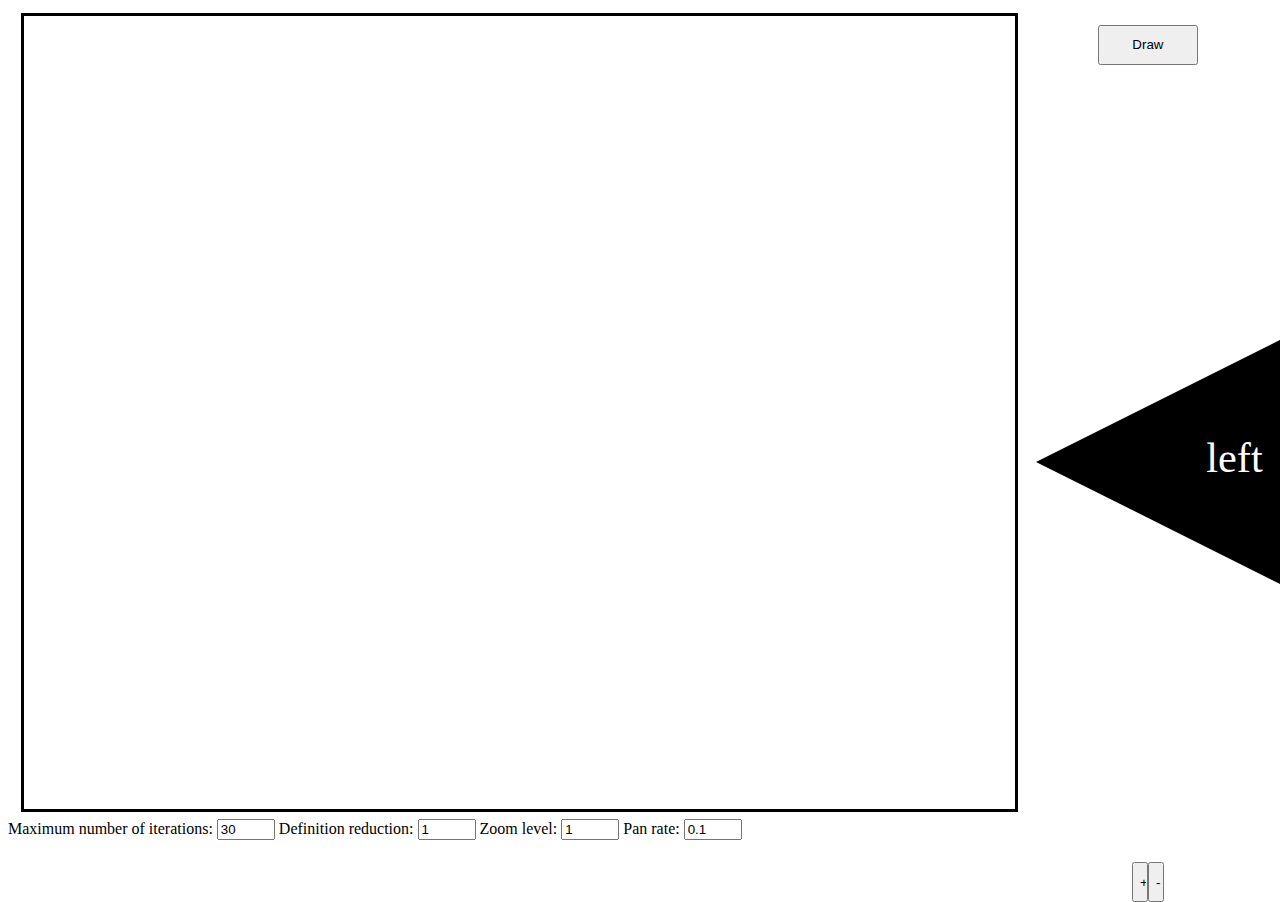
==== index.html @ 48c535a1 "Renamed main html file to index.html" ====
<!DOCTYPE html>
<html>
  <head>
    <title>Mandelbrot Set Visualizer</title>
    <meta charset="utf-8">
    
    <link rel="stylesheet" type="text/css" href="style.css" />
    <script src="script.js"></script>
  </head>
  <body>
    <noscript>
        This site requires JavaScript to work properly<br />
        If you are seeing this message it might be disabled
    </noscript>
    <div id="work-area">
        <canvas id="canvas"></canvas>
        <div id="controls">
            <input id="draw-button" type="button" value="Draw" />
            
            <svg viewBox="0 0 300 300">
                <polygon id="up-arrow" points="150,0 100,100 200,100" style="fill:black;" />
                <text x="50%" y="25%" alignment-baseline="middle" text-anchor="middle" style="fill:white;">
                    up
                </text>
                
                <polygon id="right-arrow" points="300,150 200,100 200,200" style="fill:black;" />
                <text x="75%" y="50%" alignment-baseline="middle" text-anchor="middle" style="fill:white;">
                    right
                </text>
                
                <polygon id="down-arrow" points="150,300 200,200 100,200" style="fill:black;" />
                <text x="50%" y="75%" alignment-baseline="middle" text-anchor="middle" style="fill:white;">
                    down
                </text>
                
                
                <polygon id="left-arrow" points="0,150 100,200 100,100" style="fill:black;" />
                <text x="25%" y="50%" alignment-baseline="middle" text-anchor="middle" style="fill:white;">
                    left
                </text>
            </svg>
            
            <input class="zoom" id="zoom-in" type="button" value="+" />
            <input class="zoom" id="zoom-out" type="button" value="-" />
        </div>
    </div>
    <div id="settings">
        <span>Maximum number of iterations:</span>
        <input id="max-iter" type="number" min="1" max="255" step="1" value="30" />
        <span>Definition reduction:</span>
        <input id="definition-reduction" type="number" min="1" max="10" step="1" value="1" />
        <span>Zoom level:</span>
        <input id="zoom" type="number" min="1" value="1" />
        <span>Pan rate:</span>
        <input id="pan-rate" type="number" min="0.05"  max="1" value="0.1" />
        
    </div>
  </body>
</html>
---- style.css ----
html, body {
    height: 100%;
}

body {
    margin-bottom: 0px;
    margin-top: 0px;
    height: 98%;
}

#work-area {
/*
    height: 90%;
    */
    margin: 1% 1% 1% 1%;
    height: 98%;
}

#canvas {
    
    display: block;
    height: 65%;
    width: 98%;
    border-style: solid;
}

noscript {
    color: #ff0000;
}

#draw-button {
    width: 100px;
}

input[type="number"] {
    width: 50px;
}

#controls {
    margin-top: 1%;
    height: 30%;
}

#controls svg {
    height: 100%;
}

#settings {
    display: none;
/*
    height: 3%;
    margin-top: 1%
    */
}

#draw-button, .zoom {
    height: 5%;
}

.arrow {
    display: table-cell;
    height: 100%;
    width: 33%;
}

.zoom {
    width: 5%;
}


@media screen and (min-aspect-ratio: 4/3) {
    #work-area {
        height: 90%;
    }
    #canvas {
        height: 100%;
        width: 80%;
        display: inline;
        /*margin-left: 0;*/
    }
    
    #controls {
        float: right;
        height: 100%;
        width: 18%;
        display: table;
        table-layout: fixed;
        text-align: center;
    }
    /*
    #controls > * {
        display: table-row;
        height: 100%;
        width: 100%;
        margin: auto;
    }
    */
    #settings {
        display: block;
    }

}
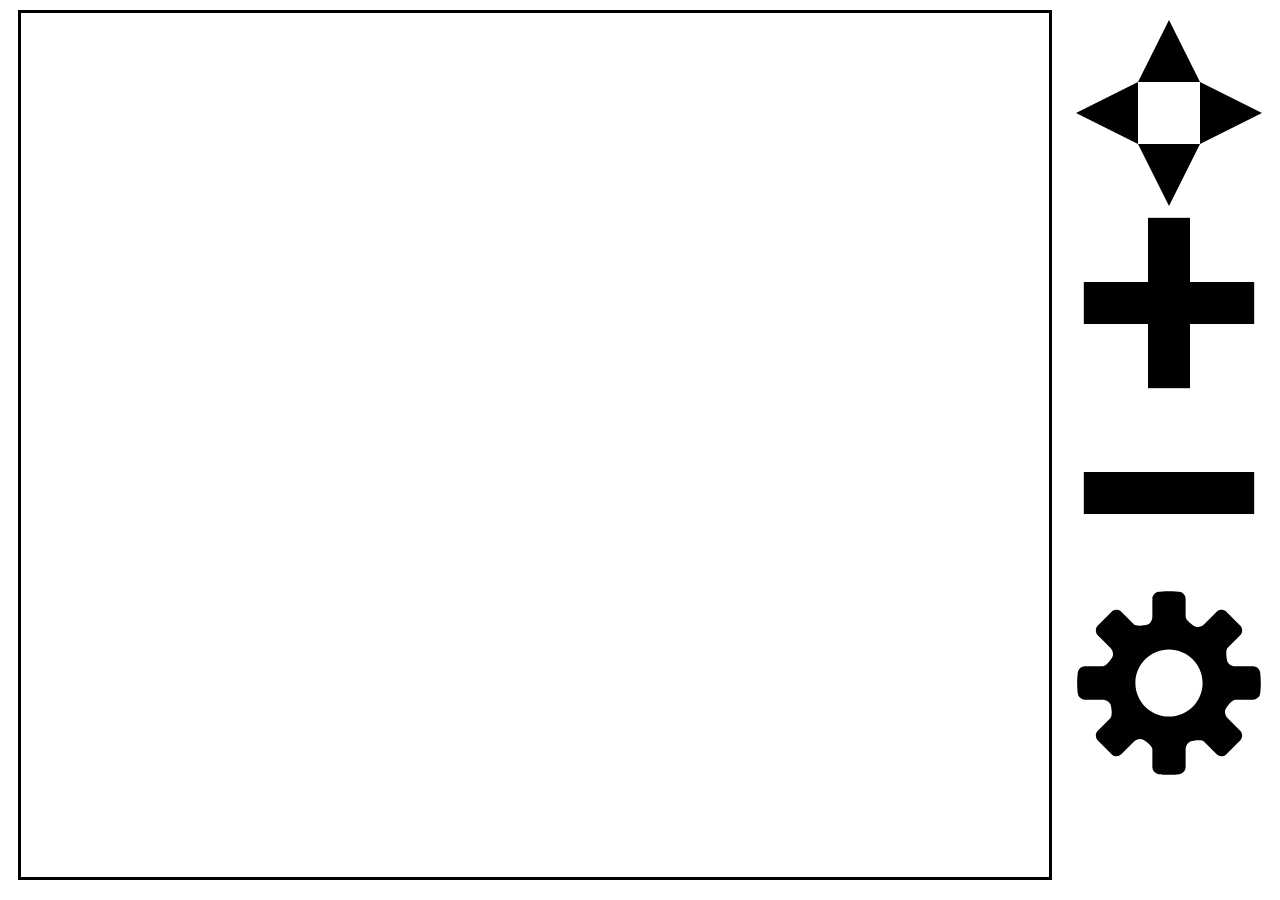
==== commit e88d1f0c: "More icons, hidden settings" ====
--- a/index.html
+++ b/index.html
@@ -19,29 +19,14 @@
             
             <svg viewBox="0 0 300 300">
                 <polygon id="up-arrow" points="150,0 100,100 200,100" style="fill:black;" />
-                <text x="50%" y="25%" alignment-baseline="middle" text-anchor="middle" style="fill:white;">
-                    up
-                </text>
-                
-                <polygon id="right-arrow" points="300,150 200,100 200,200" style="fill:black;" />
-                <text x="75%" y="50%" alignment-baseline="middle" text-anchor="middle" style="fill:white;">
-                    right
-                </text>
-                
+                <polygon id="right-arrow" points="300,150 200,100 200,200" style="fill:black;" />                
                 <polygon id="down-arrow" points="150,300 200,200 100,200" style="fill:black;" />
-                <text x="50%" y="75%" alignment-baseline="middle" text-anchor="middle" style="fill:white;">
-                    down
-                </text>
-                
-                
                 <polygon id="left-arrow" points="0,150 100,200 100,100" style="fill:black;" />
-                <text x="25%" y="50%" alignment-baseline="middle" text-anchor="middle" style="fill:white;">
-                    left
-                </text>
             </svg>
             
-            <input class="zoom" id="zoom-in" type="button" value="+" />
-            <input class="zoom" id="zoom-out" type="button" value="-" />
+            <img id="zoom-in" src="img/plus.svg" />
+            <img id="zoom-out" src="img/minus.svg" />
+            <img src="img/gear.svg" />
         </div>
     </div>
     <div id="settings">
--- a/style.css
+++ b/style.css
@@ -9,17 +9,13 @@
 }
 
 #work-area {
-/*
-    height: 90%;
-    */
-    margin: 1% 1% 1% 1%;
+    margin: 10px 10px 10px 10px;
     height: 98%;
 }
 
 #canvas {
     
     display: block;
-    height: 65%;
     width: 98%;
     border-style: solid;
 }
@@ -37,20 +33,15 @@
 }
 
 #controls {
-    margin-top: 1%;
-    height: 30%;
+    margin-top: 10px;
 }
 
-#controls svg {
-    height: 100%;
+#controls svg, #controls img {
+    width: 23%;
 }
 
 #settings {
     display: none;
-/*
-    height: 3%;
-    margin-top: 1%
-    */
 }
 
 #draw-button, .zoom {
@@ -67,36 +58,29 @@
     width: 5%;
 }
 
+#draw-button {
+    display: none;
+}
 
 @media screen and (min-aspect-ratio: 4/3) {
     #work-area {
-        height: 90%;
+        height: 98%;
     }
     #canvas {
         height: 100%;
-        width: 80%;
+         width: 80%; 
         display: inline;
-        /*margin-left: 0;*/
+    }
+    
+    #controls svg, #controls img {
+         width: 100%;
     }
     
     #controls {
         float: right;
-        height: 100%;
         width: 18%;
         display: table;
         table-layout: fixed;
         text-align: center;
     }
-    /*
-    #controls > * {
-        display: table-row;
-        height: 100%;
-        width: 100%;
-        margin: auto;
-    }
-    */
-    #settings {
-        display: block;
-    }
-
 }
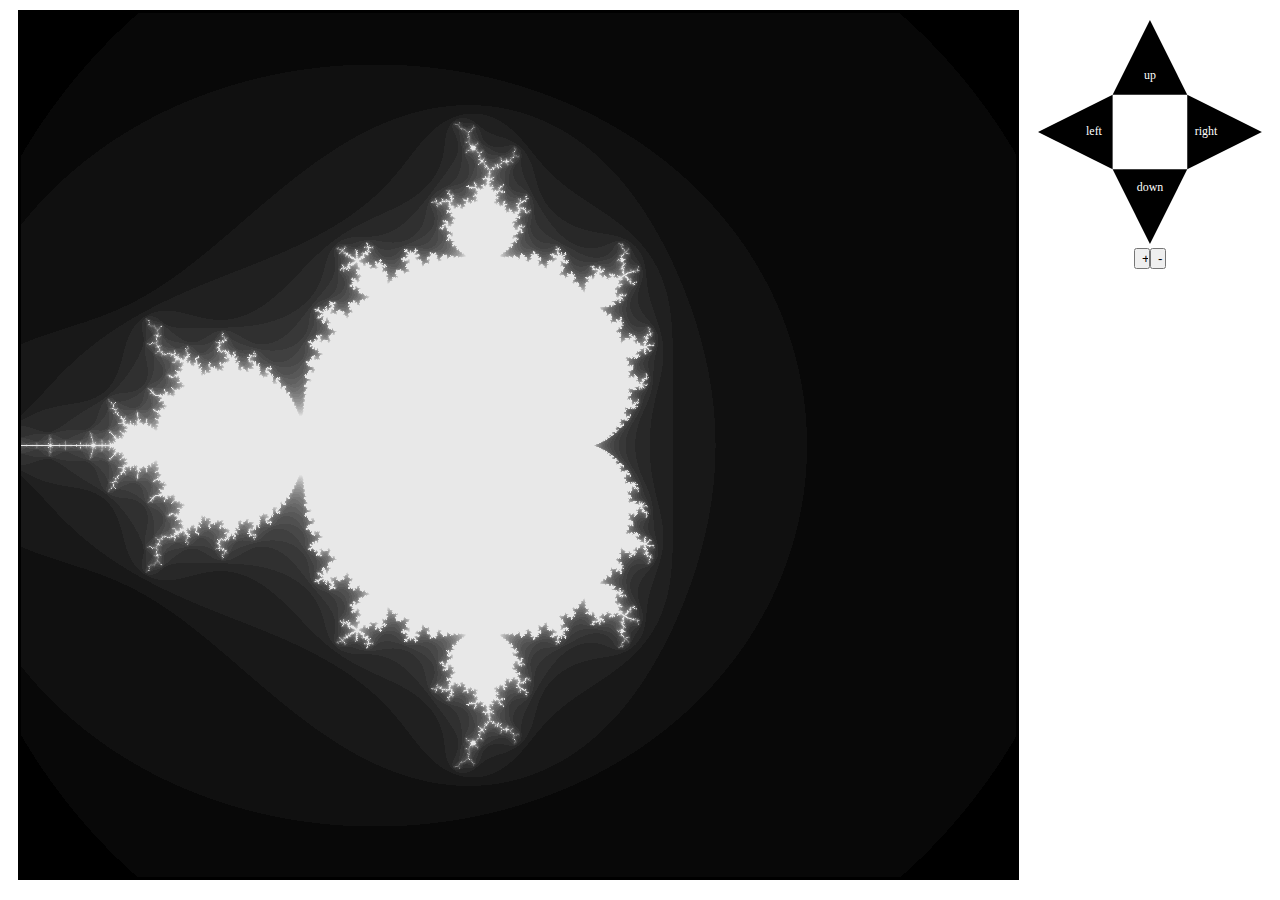
==== commit d50942ff: "Canvas is drawn automatically on load" ====
--- a/index.html
+++ b/index.html
@@ -15,18 +15,33 @@
     <div id="work-area">
         <canvas id="canvas"></canvas>
         <div id="controls">
-            <input id="draw-button" type="button" value="Draw" />
+            <input id="draw-button" type="button" value="Redraw" />
             
             <svg viewBox="0 0 300 300">
                 <polygon id="up-arrow" points="150,0 100,100 200,100" style="fill:black;" />
-                <polygon id="right-arrow" points="300,150 200,100 200,200" style="fill:black;" />                
+                <text x="50%" y="25%" alignment-baseline="middle" text-anchor="middle" style="fill:white;">
+                    up
+                </text>
+                
+                <polygon id="right-arrow" points="300,150 200,100 200,200" style="fill:black;" />
+                <text x="75%" y="50%" alignment-baseline="middle" text-anchor="middle" style="fill:white;">
+                    right
+                </text>
+                
                 <polygon id="down-arrow" points="150,300 200,200 100,200" style="fill:black;" />
+                <text x="50%" y="75%" alignment-baseline="middle" text-anchor="middle" style="fill:white;">
+                    down
+                </text>
+                
+                
                 <polygon id="left-arrow" points="0,150 100,200 100,100" style="fill:black;" />
+                <text x="25%" y="50%" alignment-baseline="middle" text-anchor="middle" style="fill:white;">
+                    left
+                </text>
             </svg>
             
-            <img id="zoom-in" src="img/plus.svg" />
-            <img id="zoom-out" src="img/minus.svg" />
-            <img src="img/gear.svg" />
+            <input class="zoom" id="zoom-in" type="button" value="+" />
+            <input class="zoom" id="zoom-out" type="button" value="-" />
         </div>
     </div>
     <div id="settings">
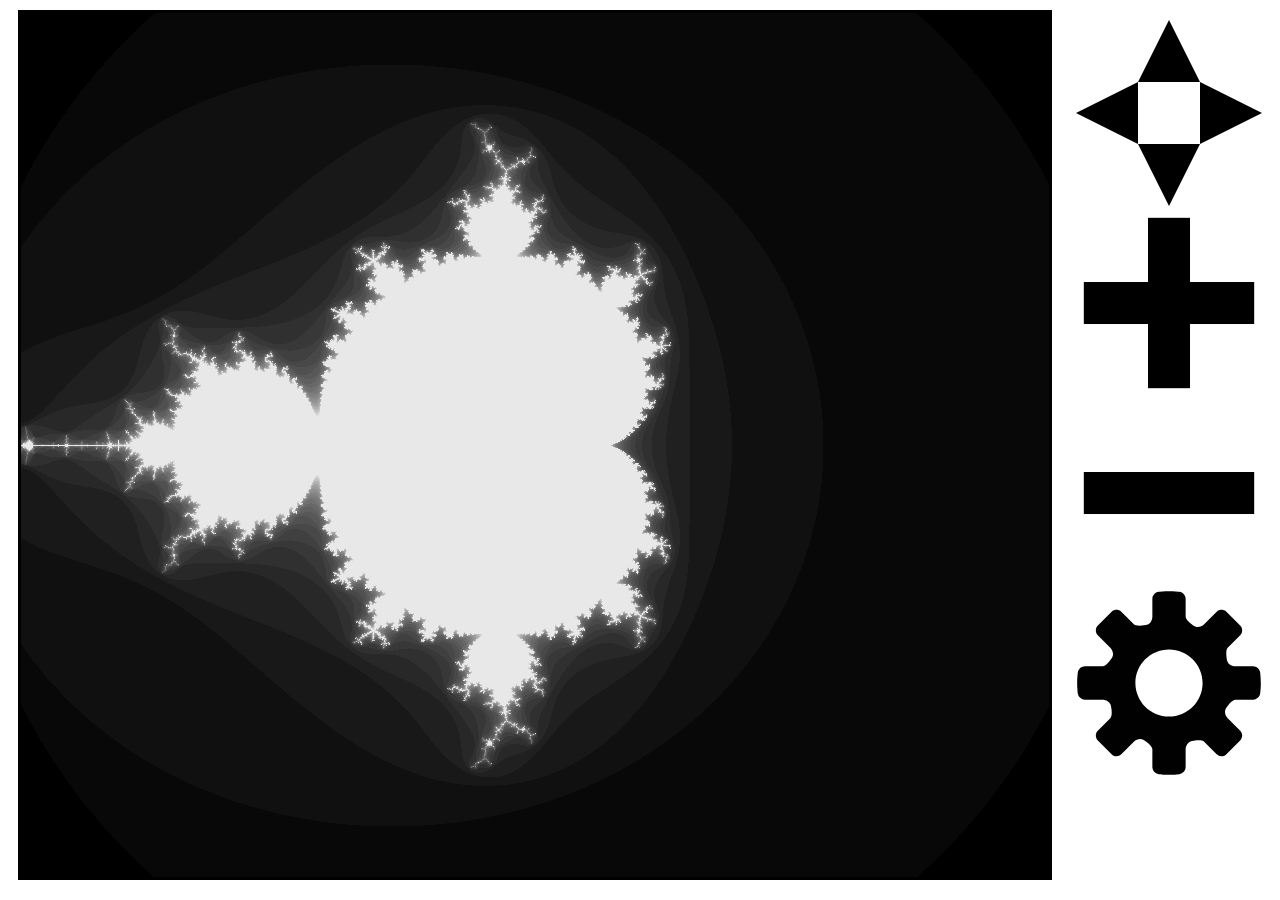
==== commit 851d0971: "Merge branch 'interface' into functionality" ====
--- a/index.html
+++ b/index.html
@@ -19,29 +19,14 @@
             
             <svg viewBox="0 0 300 300">
                 <polygon id="up-arrow" points="150,0 100,100 200,100" style="fill:black;" />
-                <text x="50%" y="25%" alignment-baseline="middle" text-anchor="middle" style="fill:white;">
-                    up
-                </text>
-                
-                <polygon id="right-arrow" points="300,150 200,100 200,200" style="fill:black;" />
-                <text x="75%" y="50%" alignment-baseline="middle" text-anchor="middle" style="fill:white;">
-                    right
-                </text>
-                
+                <polygon id="right-arrow" points="300,150 200,100 200,200" style="fill:black;" />                
                 <polygon id="down-arrow" points="150,300 200,200 100,200" style="fill:black;" />
-                <text x="50%" y="75%" alignment-baseline="middle" text-anchor="middle" style="fill:white;">
-                    down
-                </text>
-                
-                
                 <polygon id="left-arrow" points="0,150 100,200 100,100" style="fill:black;" />
-                <text x="25%" y="50%" alignment-baseline="middle" text-anchor="middle" style="fill:white;">
-                    left
-                </text>
             </svg>
             
-            <input class="zoom" id="zoom-in" type="button" value="+" />
-            <input class="zoom" id="zoom-out" type="button" value="-" />
+            <img id="zoom-in" src="img/plus.svg" />
+            <img id="zoom-out" src="img/minus.svg" />
+            <img src="img/gear.svg" />
         </div>
     </div>
     <div id="settings">
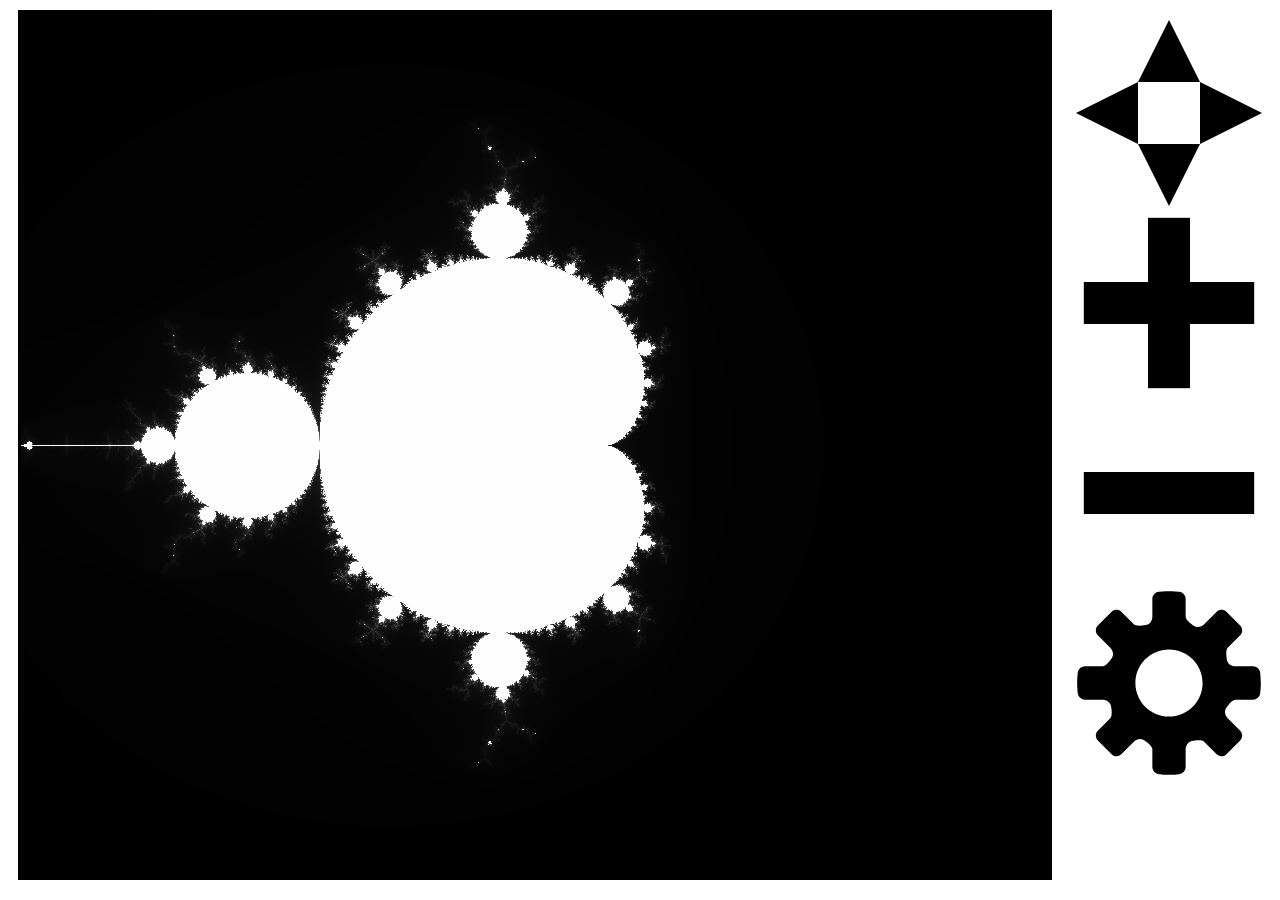
==== commit 35c15ac7: "Default iterations to 255, fixed pan rate settings" ====
--- a/index.html
+++ b/index.html
@@ -26,19 +26,29 @@
             
             <img id="zoom-in" src="img/plus.svg" />
             <img id="zoom-out" src="img/minus.svg" />
-            <img src="img/gear.svg" />
+            <img id="settings-button" src="img/gear.svg" />
         </div>
     </div>
     <div id="settings">
-        <span>Maximum number of iterations:</span>
-        <input id="max-iter" type="number" min="1" max="255" step="1" value="30" />
-        <span>Definition reduction:</span>
-        <input id="definition-reduction" type="number" min="1" max="10" step="1" value="1" />
-        <span>Zoom level:</span>
-        <input id="zoom" type="number" min="1" value="1" />
-        <span>Pan rate:</span>
-        <input id="pan-rate" type="number" min="0.05"  max="1" value="0.1" />
+        <span>
+            <span class="label">Maximum number of iterations (1-255):</span>
+            <input id="max-iter" type="number" min="1" max="255" step="1" value="255" />
+        </span>
+        <br />
+        <span>
+            <span class="label">Definition reduction (1-10):</span>
+            <input id="definition-reduction" type="number" min="1" max="10" step="1" value="1" />
+        </span>
+        <br />
+        <span>
+            <span class="label">Pan rate (0.01-0.5):</span>
+            <input id="pan-rate" type="number" min="0.01"  max="0.5" step="0.01" value="0.1" />
+        </span>
+        <br />
         
+        <input id="settings-ok" type="button" value="Ok" />
+        <input id="settings-cancel" type="button" value="Cancel" />
     </div>
+    <div id="overlay" />
   </body>
 </html>
--- a/style.css
+++ b/style.css
@@ -1,4 +1,4 @@
-html, body {
+html {
     height: 100%;
 }
 
@@ -28,10 +28,6 @@
     width: 100px;
 }
 
-input[type="number"] {
-    width: 50px;
-}
-
 #controls {
     margin-top: 10px;
 }
@@ -40,26 +36,52 @@
     width: 23%;
 }
 
-#settings {
+#draw-button {
     display: none;
-}
-
-#draw-button, .zoom {
     height: 5%;
 }
 
-.arrow {
-    display: table-cell;
-    height: 100%;
-    width: 33%;
+
+
+#settings {
+    display: none;
+    position: absolute;
+    top: 35%;
+    left: 10%;
+    height: 30%;
+    width: 80%;
+    background: white;
+    z-index: 101;
 }
 
-.zoom {
-    width: 5%;
+#settings > span {
+    display: inline-block;
+    width: 100%;
+    margin: 1% 1% 1% 1%;
 }
 
-#draw-button {
+.label {
+    display: inline-block;
+    width: 70%;
+}
+
+#settings input[type="number"] {
+    width: 50px;
+}
+
+#settings input[type="button"] {
+    margin-left: 2%;
+}
+
+#overlay {
     display: none;
+    position: absolute;
+    top: 0%;
+    left: 0%;
+    height: 100%;
+    width: 100%;
+    background: rgba(0, 0, 0, 0.5);
+    z-index: 100;
 }
 
 @media screen and (min-aspect-ratio: 4/3) {
@@ -83,4 +105,9 @@
         table-layout: fixed;
         text-align: center;
     }
+    
+    #settings {
+        left: 25%;
+        width: 50%;
+    }
 }
